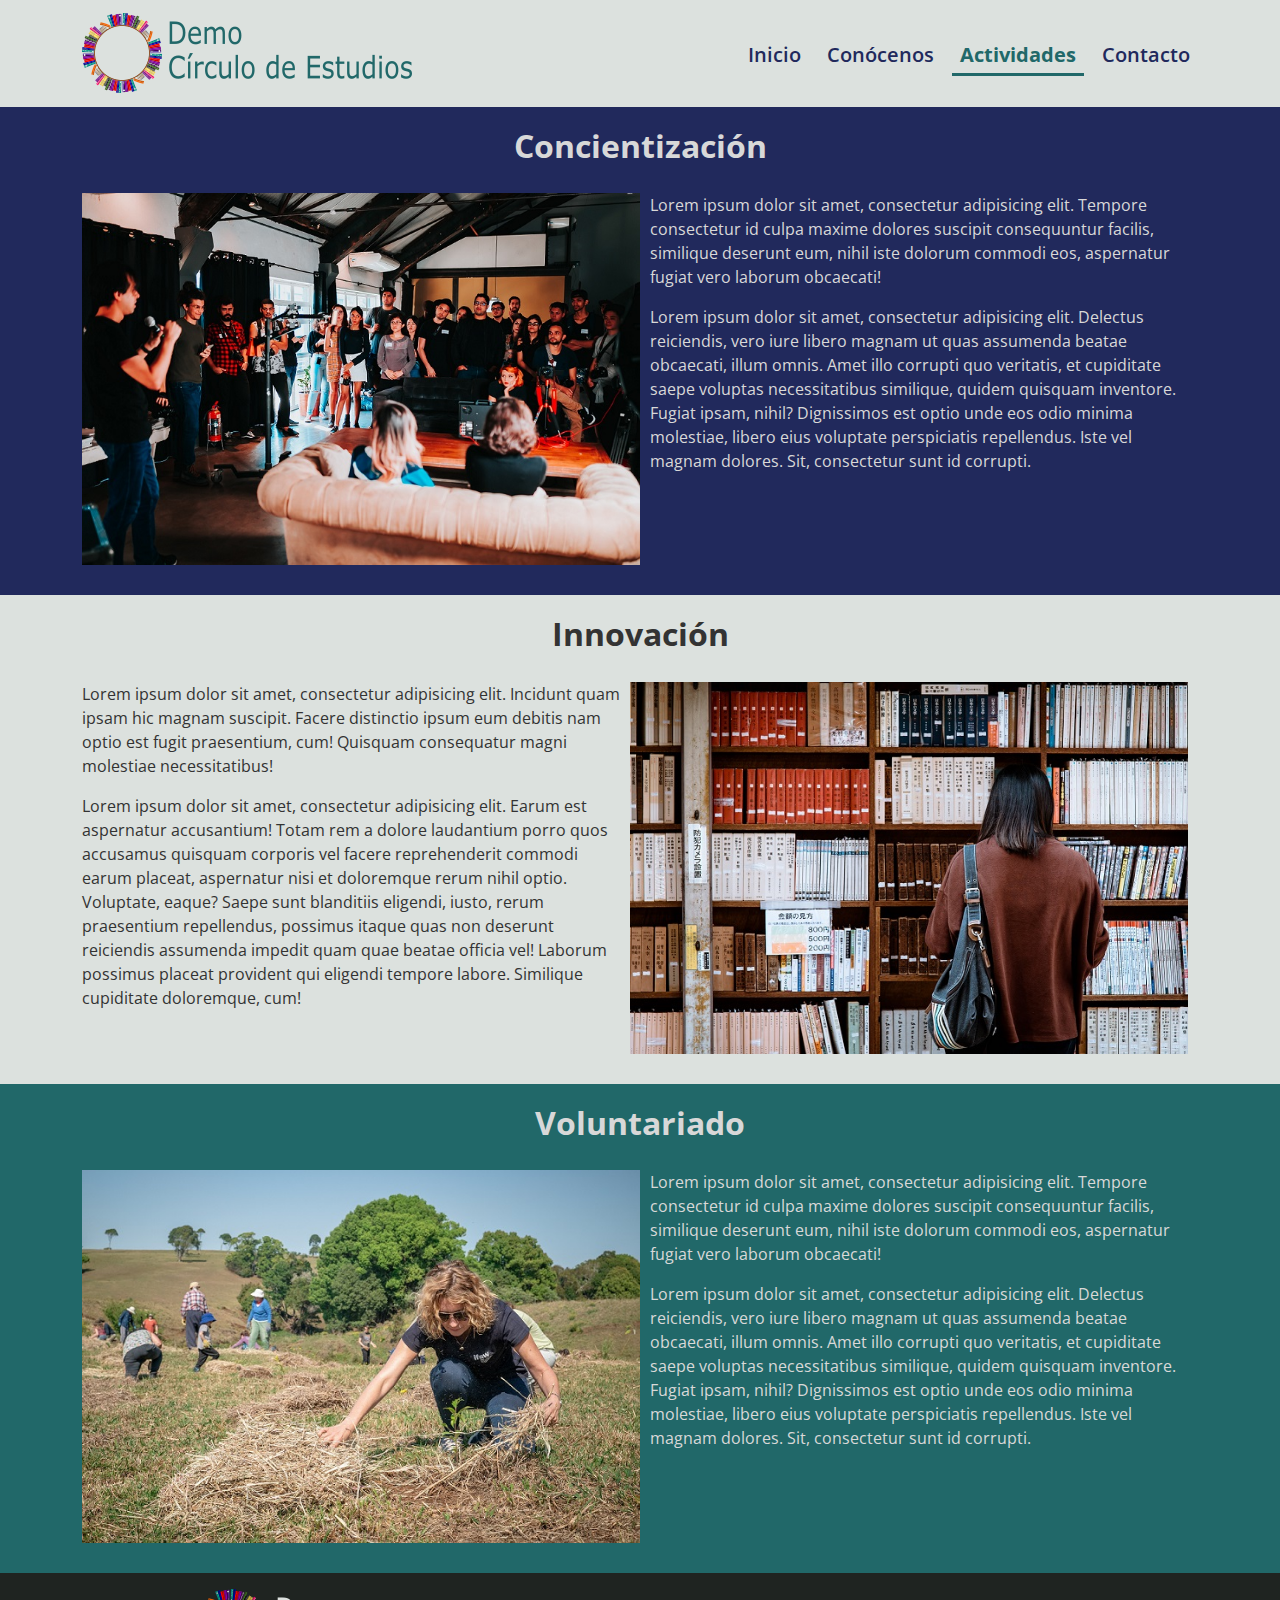
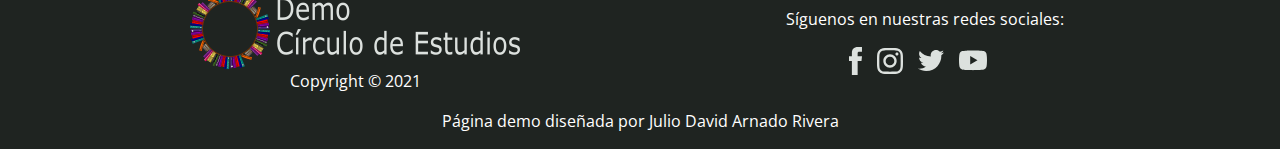
==== actividades.html @ 06c90826 "Nueva página demo" ====
<!DOCTYPE html>
<html lang="es">
    <head> 
        <meta charset="utf-8">
        <title>Demo | Actividades</title>
        <meta name="viewport" content="width=device-width,initial-scale=1.0">
        <meta name="description" content="Actividades de la organización estudiantil Cusco, Perú">
        <meta name="keywords" content="universidad, estudiantes, investigación, académico">
        <meta name="author" content="Julio David Arnado Rivera">
        <link rel="stylesheet" href="estilos.css">
        <link rel="icon" href="img/logo/favicon.ico" type="image/x-icon">
        <link rel="stylesheet" href="bootstrap/bootstrap.css">
        <link rel="stylesheet" href="animaciones/animate.min.css">
        <link rel="stylesheet" href="estilos3.css">
    </head>    
    <body id="override">
        <!-- NAVBAR START -->
        <nav class="navbar navbar-expand-lg navbar-light">
            <div class="container">
                <a class="navbar-brand mx-auto" href="index.html"><img src="img/logo/libros.png" alt="logo-demo" height="80px"></a>
                <button class="navbar-toggler" type="button" data-bs-toggle="collapse" data-bs-target="#navbarNav" aria-controls="navbarNav" aria-expanded="false" aria-label="Toggle navigation">
                    <span class="navbar-toggler-icon"></span>
                </button>
                <div class="collapse navbar-collapse" id="navbarNav">
                    <ul class="navbar-nav ms-auto">
                        <li class="nav-item mx-auto">
                            <a class="nav-link" aria-current="page" href="index.html">Inicio</a>
                        </li>
                        <li class="nav-item mx-auto">
                            <a class="nav-link " href="conocenos.html">Conócenos</a>
                        </li>
                        <li class="nav-item mx-auto">
                            <a class="nav-link active" href="actividades.html">Actividades</a>
                        </li>                        
                        <li class="nav-item mx-auto">
                            <a class="nav-link" href="contacto.html">Contacto</a>
                        </li>
                    </ul>
                </div>
            </div>
        </nav>
        <!-- NAVBAR END -->
        <main>            
            <!-- CONTENT START -->
            <section id="seccion-1" class="animate__animated animate__fadeIn">
                <div class="container">
                    <div class="row">
                        <div class="col-12">
                            <h1>Concientización</h1>
                        </div>
                        <div class="col-12">
                            <img src="img/varias/reunion.jpg" loading="lazy" alt="Reunión estudiantil">
                            <p>Lorem ipsum dolor sit amet, consectetur adipisicing elit. Tempore consectetur id culpa maxime dolores suscipit consequuntur facilis, similique deserunt eum, nihil iste dolorum commodi eos, aspernatur fugiat vero laborum obcaecati!</p>
                            <p>Lorem ipsum dolor sit amet, consectetur adipisicing elit. Delectus reiciendis, vero iure libero magnam ut quas assumenda beatae obcaecati, illum omnis. Amet illo corrupti quo veritatis, et cupiditate saepe voluptas necessitatibus similique, quidem quisquam inventore. Fugiat ipsam, nihil? Dignissimos est optio unde eos odio minima molestiae, libero eius voluptate perspiciatis repellendus. Iste vel magnam dolores. Sit, consectetur sunt id corrupti.</p>
                        </div>
                    </div>
                </div>
            </section>
            <section id="seccion-2" class="animate__animated animate__fadeIn">
                <div class="container">
                    <div class="row">
                        <div class="col-12">
                            <h1>Innovación</h1>
                        </div>
                        <div class="col-12">
                           <img src="img/varias/investigacion.jpg" loading="lazy" alt="Investigación">
                            <p>Lorem ipsum dolor sit amet, consectetur adipisicing elit. Incidunt quam ipsam hic magnam suscipit. Facere distinctio ipsum eum debitis nam optio est fugit praesentium, cum! Quisquam consequatur magni molestiae necessitatibus!</p>
                            <p>Lorem ipsum dolor sit amet, consectetur adipisicing elit. Earum est aspernatur accusantium! Totam rem a dolore laudantium porro quos accusamus quisquam corporis vel facere reprehenderit commodi earum placeat, aspernatur nisi et doloremque rerum nihil optio. Voluptate, eaque? Saepe sunt blanditiis eligendi, iusto, rerum praesentium repellendus, possimus itaque quas non deserunt reiciendis assumenda impedit quam quae beatae officia vel! Laborum possimus placeat provident qui eligendi tempore labore. Similique cupiditate doloremque, cum!</p>                            
                        </div>
                    </div>
                </div>
            </section>
            <section id="seccion-3">
                <div class="container">
                    <div class="row">
                        <div class="col-12">
                            <h1>Voluntariado</h1>
                        </div>
                        <div class="col-12">
                           <img src="img/varias/voluntariado.jpg" loading="lazy" alt="voluntariado">
                            <p>Lorem ipsum dolor sit amet, consectetur adipisicing elit. Tempore consectetur id culpa maxime dolores suscipit consequuntur facilis, similique deserunt eum, nihil iste dolorum commodi eos, aspernatur fugiat vero laborum obcaecati!</p>
                            <p>Lorem ipsum dolor sit amet, consectetur adipisicing elit. Delectus reiciendis, vero iure libero magnam ut quas assumenda beatae obcaecati, illum omnis. Amet illo corrupti quo veritatis, et cupiditate saepe voluptas necessitatibus similique, quidem quisquam inventore. Fugiat ipsam, nihil? Dignissimos est optio unde eos odio minima molestiae, libero eius voluptate perspiciatis repellendus. Iste vel magnam dolores. Sit, consectetur sunt id corrupti.</p>
                        </div>
                    </div>
                </div>
            </section>
            <!-- CONTENT END -->
        </main>
        <footer>
            <!-- FOOTER START -->
            <div class="container py-3">
                <div class="row">
                    <div class="col-lg-6 text-center my-auto py-3 py-lg-0">
                        <img src="img/logo/librosFooter.png" alt="">
                        <p>Copyright &copy; 2021</p>
                    </div>
                    <div class="col-lg-6 my-auto">
                        <p class="text-center">Síguenos en nuestras redes sociales:</p>
                        <ul>
                            <li><a href="#"><img src="img/redes/facebook_logo.svg" alt="logo-facebook" width="13px" onmouseover="this.src='img/redes/facebook_logo2.svg'" onmouseout="this.src='img/redes/facebook_logo.svg'" ></a></li>

                            <li><a href="#"><img src="img/redes/instagram_logo.svg" alt="logo-instagram" width="26px" onmouseover="this.src='img/redes/instagram_logo2.svg'" onmouseout="this.src='img/redes/instagram_logo.svg'" ></a></li>

                            <li><a href="#"><img src="img/redes/twitter_logo.svg" alt="logo-twitter" width="26px"         onmouseover="this.src='img/redes/twitter_logo2.svg'" onmouseout="this.src='img/redes/twitter_logo.svg'" ></a></li>

                            <li><a href="#"><img src="img/redes/youtube.svg" alt="logo-youtube" width="28px" onmouseover="this.src='img/redes/youtube2.svg'" onmouseout="this.src='img/redes/youtube.svg'"></a></li>
                        </ul>                        
                    </div>                    
                </div> 
                <div class="row">
                    <div class="col-12">
                        <p class="text-center p-0 m-0">Página demo diseñada por Julio David Arnado Rivera</p>
                    </div>
                </div>           
            </div>
            <!-- FOOTER END -->
        </footer>
        <script src="bootstrap/bootstrap.bundle.js"></script>
        <script src="bootstrap/jquery-3.5.1.js"></script>
    </body>
</html>
---- estilos.css ----
@import url('https://fonts.googleapis.com/css2?family=Open+Sans:wght@300;400;600;700;800&display=swap');

*{
    font-family: 'Open Sans', sans-serif;
    box-sizing: border-box;
}
/*BARRA DE NAVEGACIÓN*/
#override nav{
    background-color: #DCE1DE;
}
#override nav a{
    font-size:20px;
    color:#21295C;
    margin-left:10px;
    padding-bottom:3px;    
    border-bottom-style:solid;
    border-color:rgba(33,104,105,0);
    font-weight: 600;
}

#override #navbarNav a:hover{
    border-color:#216869;
    color:#216869;
}

#override li .active{
    color:#216869;
    font-weight: 700;
    border-color:#216869;
}
#override .carousel-inner{
    position:relative;
}
/*CAROUSEL*/
#override .frase{
    position: absolute;
    top:30%;
    bottom:25%;
    text-align: left;
    padding:0;
}
#override .frase p{    
    font-size:30px;    
    font-weight: 400;
}
#override .frase h5{    
    font-size:25px;
    font-weight:100;
}
/*Ajuste de brillo de las imágenes del carrusel*/
#override .carousel-inner img{
    filter:brightness(50%);
}
/*CONTENIDO*/
#override .section_1{
    text-align: center;
    background-color: #216869;
    color:#ffffff;
    padding: 30px;
    overflow: hidden;
}
#override .section_1 p{
    font-size: 20px;
    font-weight: 300;
}
#override .section_2{
    text-align: center;
    background-color: rgb(220,225,222);
    padding: 30px;
    overflow: hidden;
}
#override .section_2 p{
    font-size: 20px;    
    font-weight: 400;
}
#override .section_2 a{
    text-decoration: none;
    color:rgb(220,225,222);
    font-size: 20px;
    display:block;
    width:200px;
    background-color: rgb(31,36,33);
    border-radius: 5px;
    padding:5px;
}
#override .section_3{
    text-align: center;
    background-color:#21295c;
    color:#ffffff;
    padding:20px 30px;
}
#override .section_3 p{
    font-size: 20px;    
    font-weight: 300;
}
#override .section_3 a{
    text-decoration: none;
    color:#fff;
    font-size: 20px;
    display:block;
    width:200px;
    background-color:rgb(73,160,120); 
    border-radius: 5px;
    padding:5px;
}
#override #contenido a{
    transition: 0.5s;
}
#override #contenido a:hover{
    transform: scale(1.1);
}
#override h2{
    font-size: 30px;
    font-weight: bold;
}
#override h3{
    font-size: 28px;
    font-weight: bold;
    margin-bottom: 20px;
}
#override .tarjeta{
    box-shadow: 0 4px 8px 0 rgba(0, 0, 0, 0.2), 0 6px 20px 0 rgba(0, 0, 0, 0.19);
    text-align: center;
    padding:10px;
    border-radius: 2px;
    transition: 0.5s;
}
#override .tarjeta:hover{
    transform: translateY(-10px);
}

/*FOOTER*/
#override footer{
    background-color: rgb(31,36,33);
    color:#fff;
}
#override footer ul{
    display:flex;   
    justify-content: center;
    padding:0;
}
#override footer li{
    list-style: none;
    margin-right:15px;    
}
#override footer li:hover{
    transform:scale(1.4,1.4);

}


/*MEDIA QUERIES*/
@media(max-width:820px){
    #override .frase p{    
        font-size:4vw;
        padding:0;
        margin:0;
    }
    #override .frase h5{    
        font-size:4vw;
        font-weight:100;
    }
    #override .frase{
        top:20%;
        bottom:25%;
    }
}
---- estilos3.css ----
/*GLOBAL*/
#override h1{
    text-align: center;
    font-size:32px;
    padding: 20px 0px;
    font-weight: bold;
}
/*Sección 1*/
#override #seccion-1{
    background-color: #21295c;
    color:#d8d8d8;
    padding-bottom: 20px;
}
#override #seccion-1 img{
    float:left;
    width:50%;
    margin:auto 10px 10px auto;     
}

/*Sección 2*/
#override #seccion-2{
    background-color: #dce1de;
    color:#333;
    padding-bottom: 20px;
}
#override #seccion-2 img{
    float:right;
    width:50%;
    margin:auto 10px 10px auto; 
}

/*Sección 3*/
#override #seccion-3 img{
    float:left;
    width:50%;
    margin:auto 10px 10px auto; 
}
#override #seccion-3{
    background-color: #216869;
    color:#d8d8d8;
    padding-bottom: 20px;
}

/*Sección de contacto*/
#override #seccion-contacto{
    padding-top:15px;
    background-color: #f4f4f4;
}
#override #seccion-contacto img{
    width:25px;
}
#override #formulario-contacto{
    width:100%;
    height:800px;
    box-shadow: 0 4px 8px 0 rgba(0, 0, 0, 0.2), 0 6px 20px 0 rgba(0, 0, 0, 0.19);
    background-color: #fff;
    border-radius: 5px;    
}
#override #mapa{
    width:100%;
    height:700px;
    padding:20px;
    box-shadow: 0 4px 8px 0 rgba(0, 0, 0, 0.2), 0 6px 20px 0 rgba(0, 0, 0, 0.19);
    margin:10px auto;
    border-radius: 5px;
}
#override{
    overflow-x: hidden;
}
#override #seccion-contacto h1{
    font-size: 30px;
    padding:0;
    margin:0;
}
#override #seccion-contacto h2{
    text-align: left;
    font-size: 23px;
    padding:0
}
#override #seccion-contacto p{
    text-align: left;
    font-size: 23px;
}
#override .tarjeta-contacto{
    box-shadow: 0 4px 8px 0 rgba(0, 0, 0, 0.2), 0 6px 20px 0 rgba(0, 0, 0, 0.19);
    padding:30px;
    border-radius: 5px;
    background-color:#21295c;
    color:#f4f4f4;
    margin-bottom: 10px;
}
.titulo-mapa{
    background-color: #216829;
    color:#f4f4f4;
    padding:20px 0;
    border-radius: 5px;
}
/*Media queries*/
@media(max-width:768px){
    #override #seccion-1 img{
        float:none; 
        width:100%;
    }
    #override #seccion-2 img{
        float:none; 
        width:100%;
    }
    #override #seccion-3 img{
        float:none; 
        width:100%;
    }
}
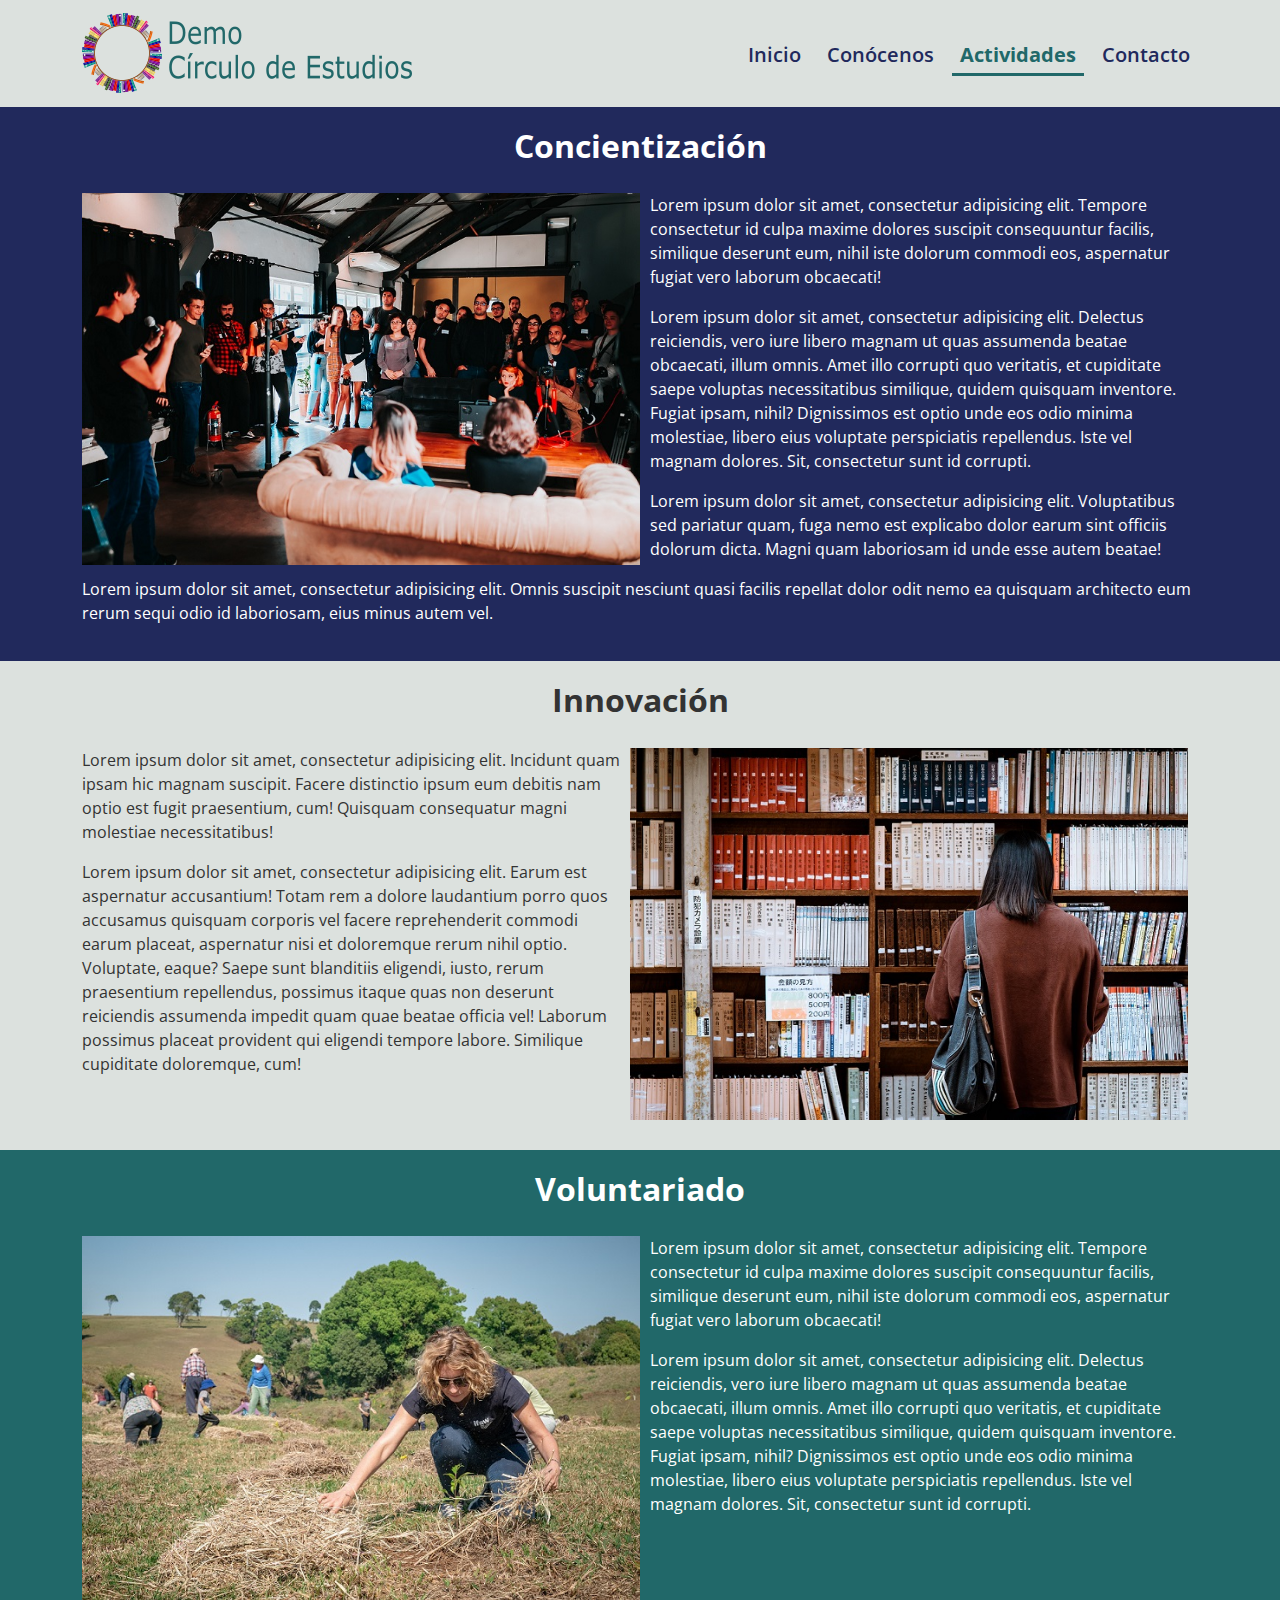
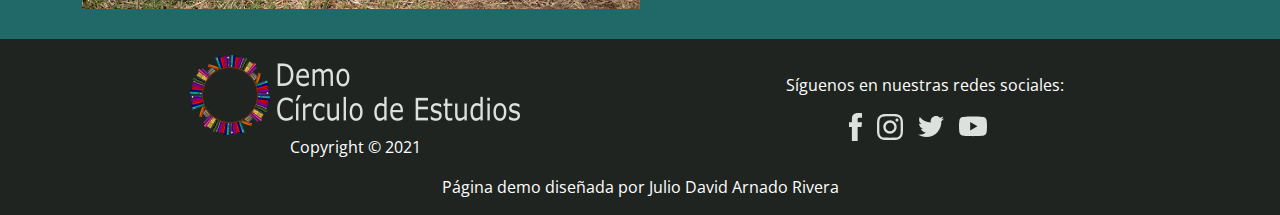
==== commit ef97efd4: "Animaciones de FadeIn Agregadas" ====
--- a/actividades.html
+++ b/actividades.html
@@ -17,7 +17,7 @@
         <!-- NAVBAR START -->
         <nav class="navbar navbar-expand-lg navbar-light">
             <div class="container">
-                <a class="navbar-brand mx-auto" href="index.html"><img src="img/logo/libros.png" alt="logo-demo" height="80px"></a>
+                <a class="navbar-brand mx-auto" href="index.html"><img src="img/logo/libros.png" alt="logo-demo" height="80px" id="logo-demo"></a>
                 <button class="navbar-toggler" type="button" data-bs-toggle="collapse" data-bs-target="#navbarNav" aria-controls="navbarNav" aria-expanded="false" aria-label="Toggle navigation">
                     <span class="navbar-toggler-icon"></span>
                 </button>
@@ -42,44 +42,49 @@
         <!-- NAVBAR END -->
         <main>            
             <!-- CONTENT START -->
-            <section id="seccion-1" class="animate__animated animate__fadeIn">
+            <!-- SECCIÓN 1-->
+            <section id="seccion-1">
                 <div class="container">
                     <div class="row">
                         <div class="col-12">
-                            <h1>Concientización</h1>
+                            <h1 class="animate__animated animate__fadeIn animate__slower">Concientización</h1>
                         </div>
                         <div class="col-12">
-                            <img src="img/varias/reunion.jpg" loading="lazy" alt="Reunión estudiantil">
-                            <p>Lorem ipsum dolor sit amet, consectetur adipisicing elit. Tempore consectetur id culpa maxime dolores suscipit consequuntur facilis, similique deserunt eum, nihil iste dolorum commodi eos, aspernatur fugiat vero laborum obcaecati!</p>
-                            <p>Lorem ipsum dolor sit amet, consectetur adipisicing elit. Delectus reiciendis, vero iure libero magnam ut quas assumenda beatae obcaecati, illum omnis. Amet illo corrupti quo veritatis, et cupiditate saepe voluptas necessitatibus similique, quidem quisquam inventore. Fugiat ipsam, nihil? Dignissimos est optio unde eos odio minima molestiae, libero eius voluptate perspiciatis repellendus. Iste vel magnam dolores. Sit, consectetur sunt id corrupti.</p>
+                            <img src="img/varias/reunion.jpg" loading="lazy" alt="Reunión estudiantil" class="animate__animated animate__fadeIn animate__slower">
+                            <p class="animate__animated animate__fadeIn animate__slower">Lorem ipsum dolor sit amet, consectetur adipisicing elit. Tempore consectetur id culpa maxime dolores suscipit consequuntur facilis, similique deserunt eum, nihil iste dolorum commodi eos, aspernatur fugiat vero laborum obcaecati!</p>
+                            <p class="animate__animated animate__fadeIn animate__slower">Lorem ipsum dolor sit amet, consectetur adipisicing elit. Delectus reiciendis, vero iure libero magnam ut quas assumenda beatae obcaecati, illum omnis. Amet illo corrupti quo veritatis, et cupiditate saepe voluptas necessitatibus similique, quidem quisquam inventore. Fugiat ipsam, nihil? Dignissimos est optio unde eos odio minima molestiae, libero eius voluptate perspiciatis repellendus. Iste vel magnam dolores. Sit, consectetur sunt id corrupti.</p>
+                            <p class="animate__animated animate__fadeIn animate__slower">Lorem ipsum dolor sit amet, consectetur adipisicing elit. Voluptatibus sed pariatur quam, fuga nemo est explicabo dolor earum sint officiis dolorum dicta. Magni quam laboriosam id unde esse autem beatae!</p>
+                            <p class="animate__animated animate__fadeIn animate__slower">Lorem ipsum dolor sit amet, consectetur adipisicing elit. Omnis suscipit nesciunt quasi facilis repellat dolor odit nemo ea quisquam architecto eum rerum sequi odio id laboriosam, eius minus autem vel.</p>
                         </div>
                     </div>
                 </div>
             </section>
+            <!-- SECCIÓN 2 -->
             <section id="seccion-2" class="animate__animated animate__fadeIn">
                 <div class="container">
                     <div class="row">
                         <div class="col-12">
-                            <h1>Innovación</h1>
+                            <h1 class="animar">Innovación</h1>
                         </div>
                         <div class="col-12">
-                           <img src="img/varias/investigacion.jpg" loading="lazy" alt="Investigación">
-                            <p>Lorem ipsum dolor sit amet, consectetur adipisicing elit. Incidunt quam ipsam hic magnam suscipit. Facere distinctio ipsum eum debitis nam optio est fugit praesentium, cum! Quisquam consequatur magni molestiae necessitatibus!</p>
-                            <p>Lorem ipsum dolor sit amet, consectetur adipisicing elit. Earum est aspernatur accusantium! Totam rem a dolore laudantium porro quos accusamus quisquam corporis vel facere reprehenderit commodi earum placeat, aspernatur nisi et doloremque rerum nihil optio. Voluptate, eaque? Saepe sunt blanditiis eligendi, iusto, rerum praesentium repellendus, possimus itaque quas non deserunt reiciendis assumenda impedit quam quae beatae officia vel! Laborum possimus placeat provident qui eligendi tempore labore. Similique cupiditate doloremque, cum!</p>                            
+                           <img src="img/varias/investigacion.jpg" loading="lazy" alt="Investigación" class="animar">
+                            <p class="animar">Lorem ipsum dolor sit amet, consectetur adipisicing elit. Incidunt quam ipsam hic magnam suscipit. Facere distinctio ipsum eum debitis nam optio est fugit praesentium, cum! Quisquam consequatur magni molestiae necessitatibus!</p>
+                            <p class="animar">Lorem ipsum dolor sit amet, consectetur adipisicing elit. Earum est aspernatur accusantium! Totam rem a dolore laudantium porro quos accusamus quisquam corporis vel facere reprehenderit commodi earum placeat, aspernatur nisi et doloremque rerum nihil optio. Voluptate, eaque? Saepe sunt blanditiis eligendi, iusto, rerum praesentium repellendus, possimus itaque quas non deserunt reiciendis assumenda impedit quam quae beatae officia vel! Laborum possimus placeat provident qui eligendi tempore labore. Similique cupiditate doloremque, cum!</p>                            
                         </div>
                     </div>
                 </div>
             </section>
+            <!-- SECCIÓN 3 -->
             <section id="seccion-3">
                 <div class="container">
                     <div class="row">
                         <div class="col-12">
-                            <h1>Voluntariado</h1>
+                            <h1 class="animar">Voluntariado</h1>
                         </div>
                         <div class="col-12">
-                           <img src="img/varias/voluntariado.jpg" loading="lazy" alt="voluntariado">
-                            <p>Lorem ipsum dolor sit amet, consectetur adipisicing elit. Tempore consectetur id culpa maxime dolores suscipit consequuntur facilis, similique deserunt eum, nihil iste dolorum commodi eos, aspernatur fugiat vero laborum obcaecati!</p>
-                            <p>Lorem ipsum dolor sit amet, consectetur adipisicing elit. Delectus reiciendis, vero iure libero magnam ut quas assumenda beatae obcaecati, illum omnis. Amet illo corrupti quo veritatis, et cupiditate saepe voluptas necessitatibus similique, quidem quisquam inventore. Fugiat ipsam, nihil? Dignissimos est optio unde eos odio minima molestiae, libero eius voluptate perspiciatis repellendus. Iste vel magnam dolores. Sit, consectetur sunt id corrupti.</p>
+                           <img src="img/varias/voluntariado.jpg" loading="lazy" alt="voluntariado" class="animar">
+                            <p class="animar">Lorem ipsum dolor sit amet, consectetur adipisicing elit. Tempore consectetur id culpa maxime dolores suscipit consequuntur facilis, similique deserunt eum, nihil iste dolorum commodi eos, aspernatur fugiat vero laborum obcaecati!</p>
+                            <p class="animar">Lorem ipsum dolor sit amet, consectetur adipisicing elit. Delectus reiciendis, vero iure libero magnam ut quas assumenda beatae obcaecati, illum omnis. Amet illo corrupti quo veritatis, et cupiditate saepe voluptas necessitatibus similique, quidem quisquam inventore. Fugiat ipsam, nihil? Dignissimos est optio unde eos odio minima molestiae, libero eius voluptate perspiciatis repellendus. Iste vel magnam dolores. Sit, consectetur sunt id corrupti.</p>
                         </div>
                     </div>
                 </div>
@@ -117,5 +122,10 @@
         </footer>
         <script src="bootstrap/bootstrap.bundle.js"></script>
         <script src="bootstrap/jquery-3.5.1.js"></script>
+        <script src="codigo.js"></script>      
+        <script>            
+            //Activar animaciones para el resto de secciones
+            activarAnimacion("animar","animate__animated", "animate__fadeIn");
+        </script>  
     </body>
 </html>--- a/estilos.css
+++ b/estilos.css
@@ -2,8 +2,14 @@
 
 *{
     font-family: 'Open Sans', sans-serif;
-    box-sizing: border-box;
+    box-sizing: border-box;    
 }
+
+/*GLOBAL*/
+#override{
+    background-color: #DCE1DE;
+}
+
 /*BARRA DE NAVEGACIÓN*/
 #override nav{
     background-color: #DCE1DE;
@@ -52,12 +58,15 @@
     filter:brightness(50%);
 }
 /*CONTENIDO*/
+#override #contenido p{
+    text-align: left;
+    font-size: 19px;
+}
 #override .section_1{
     text-align: center;
     background-color: #216869;
     color:#ffffff;
     padding: 30px;
-    overflow: hidden;
 }
 #override .section_1 p{
     font-size: 20px;
@@ -110,7 +119,7 @@
     transform: scale(1.1);
 }
 #override h2{
-    font-size: 30px;
+    font-size: 25px;
     font-weight: bold;
 }
 #override h3{
@@ -148,7 +157,6 @@
 
 }
 
-
 /*MEDIA QUERIES*/
 @media(max-width:820px){
     #override .frase p{    
@@ -164,4 +172,11 @@
         top:20%;
         bottom:25%;
     }
+    
 }
+
+@media(max-width:576px){
+    #override #logo-demo{
+        height:60px;
+    }
+}
--- a/estilos3.css
+++ b/estilos3.css
@@ -8,7 +8,7 @@
 /*Sección 1*/
 #override #seccion-1{
     background-color: #21295c;
-    color:#d8d8d8;
+    color:#fff;
     padding-bottom: 20px;
 }
 #override #seccion-1 img{
@@ -37,7 +37,7 @@
 }
 #override #seccion-3{
     background-color: #216869;
-    color:#d8d8d8;
+    color:#fff;
     padding-bottom: 20px;
 }
 
@@ -68,18 +68,18 @@
     overflow-x: hidden;
 }
 #override #seccion-contacto h1{
-    font-size: 30px;
+    font-size: 25px;
     padding:0;
-    margin:0;
+    margin:0 auto 15px auto;
 }
 #override #seccion-contacto h2{
     text-align: left;
-    font-size: 23px;
+    font-size: 20px;
     padding:0
 }
 #override #seccion-contacto p{
     text-align: left;
-    font-size: 23px;
+    font-size: 20px;
 }
 #override .tarjeta-contacto{
     box-shadow: 0 4px 8px 0 rgba(0, 0, 0, 0.2), 0 6px 20px 0 rgba(0, 0, 0, 0.19);
